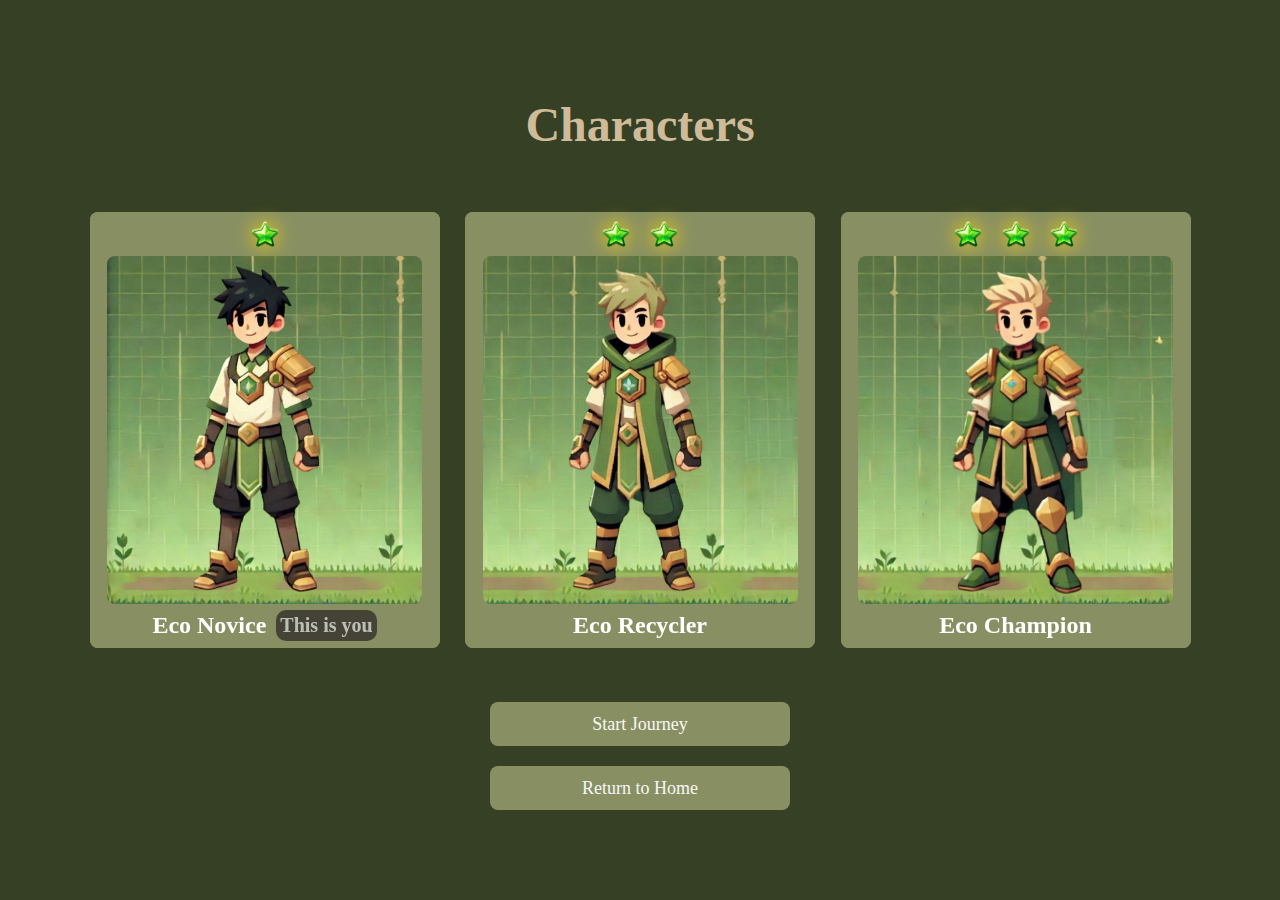
==== characters.html @ b6697548 "shivam_charac" ====
<!DOCTYPE html>
<html lang="en">
<head>
    <meta charset="UTF-8">
    <meta name="viewport" content="width=device-width, initial-scale=1.0">
    <title>Characters</title>
    <link rel="stylesheet" href="characters-style.css">
    <script src="https://cdnjs.cloudflare.com/ajax/libs/gsap/3.12.2/gsap.min.js"></script>

</head>
<body>

    <div id="container">
        <div id="main">
            <div class="heading">
                <h1>Characters</h1>
            </div>

            <div class="characters-showcase">
                <div class="character-card" id="eco-novice">
                    <div class="card-inner">
                        <div class="front">
                            <div class="stars">
                                <img src="eco-star.png" alt="" class="star-img">
                            </div>
                            <div class="character-image-area">
                                <div class="character-bg" style="background-image: url('character-bg.jpg');" id="eco-novice-img">
                                    
                                    <img class="character-img" src="eco-novice-transparent.png" alt="">
                                </div>
                            </div>
                            <div class="character-name">
                                Eco Novice <span id="this-is-you">This is you</span>
                            </div>
                        </div>
                        <div class="back">
                            <div class="back-heading">
                                <h3>Know your character</h3>
                            </div>
                            <div class="traits">
                                <ul>
                                    <li>Willingness to Learn: Open to learning more.</li>
                                    <li>Curious: Interested in understanding environmental impact.</li>
                                    <li>Future-focused: Aiming to improve eco-conscious decisions.</li>
                                    <li>Supportive: Connecting with others on sustainability.</li>
                                    <li>Hopeful: Believes small changes can make a big impact.</li>
                                </ul>
                            </div>
                        </div>
                    </div>
                </div>
                <div class="character-card" id="eco-recycler">
                    <div class="card-inner">
                        <div class="front">
                            <div class="stars">
                                <img src="eco-star.png" alt=""  class="star-img">
                                <img src="eco-star.png" alt=""  class="star-img">
                            </div>
                            <div class="character-image-area">
                                <div class="character-bg"  style="background-image: url('character-bg.jpg');"  id="eco-recycler-img">
                                    <img class="character-img" src="eco-recycler-transparent.png" alt="">
                                </div>
                            </div>
                            <div class="character-name">
                                Eco Recycler
                            </div>
                        </div>
                        <div class="back">
                            <div class="back-heading">
                                <h3>Know your character</h3>
                            </div>
                            <div class="traits">
                                <ul>
                                    <li>Dedicated Effort: Does their part to reduce plastic usage.</li>
                                    <li>Knowledgeable: Understands recycling methods.</li>
                                    <li>Flexibility: Willing to adapt and learn more.</li>
                                    <li>Resourceful: Balances eco-friendly habits with convenience.</li>
                                    <li>Optimistic: Always motivated to improve.</li>
                                </ul>
                            </div>
                        </div>
                    </div>
                </div>
                <div class="character-card" id="eco-champion">
                    <div class="card-inner">
                        <div class="front">
                            <div class="stars">
                                <img src="eco-star.png" alt=""  class="star-img">
                                <img src="eco-star.png" alt=""  class="star-img">
                                <img src="eco-star.png" alt=""  class="star-img">
                            </div>
                            <div class="character-image-area">
                                <div class="character-bg"  style="background-image: url('character-bg.jpg');"  id="eco-champion-img">
                                    <img class="character-img" src="eco-champion-transparent.png" alt="">
                                </div>
                            </div>
                            <div class="character-name">
                                Eco Champion
                            </div>
                        </div>
                        <div class="back">
                            <div class="back-heading">
                                <h3>Know your character</h3>
                            </div>
                            <div class="traits">
                                <ul>
                                    <li>Highly Knowledgeable: Deep understanding of various types of plastics.</li>
                                    <li>Active Advocate: Promotes recycling and eco-friendly practices.</li>
                                    <li>Consistency: Lives by a sustainable lifestyle.</li>
                                    <li>Creative Recycler: Finds creative ways to repurpose waste.</li>
                                    <li>Leader: Inspires others to take action.</li>
                                </ul>
                            </div>
                        </div>
                    </div>
                </div>
            </div>

            <div class="buttons-area">
                <button id="start-btn">Start Journey</button>
                <button id="return-home-btn" >Return to Home</button>
            </div>

        </div>
    </div>

    <script src="shivam.js"></script>

</body>
</html>
---- characters-style.css ----
* {
  margin: 0;
  padding: 0;
  box-sizing: border-box;
}

html,
body {
  font-family: "Times New Roman", Times, serif;
  width: 100%;
  height: 100%;
  background-color: #354024;
}

#container {
  position: relative;
  width: 100vw;
  height: 100vh;
  display: flex;
  justify-content: center;
  align-items: center;
}

#main {
  position: relative;
  display: flex;
  flex-direction: column;
  width: 90%;
  height: 80%;
  /* background-color: #212121; */
  align-items: center;
  overflow: hidden;
}

.heading {
  font-family: "Times New Roman", Times, serif;
  color: #cfbb99;
  font-size: x-large;
  background-color: #354024;
  height: 10%;
  width: 100%;
  display: flex;
  justify-content: center;
  align-items: center;
  /* margin-bottom: 20px; */
}

.characters-showcase {
  display: flex;
  flex-direction: row;
  justify-content: space-evenly;
  flex-wrap: wrap;
  align-items: center;
  height: 80%;
  width: 100%;
  background-color: #354024;
  flex-grow: 1;
  overflow-y: auto;
}

.buttons-area {
  height: 15%;
  width: 100%;
  background-color: #354024 transparent;
  margin-top: auto;
  display: flex;
  flex-direction: column;
  justify-content: center;
  align-items: center;
}

#start-btn {
  font-size: large;
  width: 300px;
  height: 50px;
  border-radius: 8px;
  border: none;
  transition: transform 0.3s ease-in-out;
  background-color: #889063;
  color: #f7f8f5;
  font-family: "Times New Roman", Times, serif;
}

#return-home-btn {
  margin-top: 20px;
  font-size: large;
  width: 300px;
  height: 50px;
  border-radius: 8px;
  border: none;
  transition: transform 0.3s ease-in-out;
  background-color: #889063;
  color: #f7f8f5;
  font-family: "Times New Roman", Times, serif;
}

@keyframes raise {
  0% {
    transform: translateY(0);
    box-shadow: 0 4px 6px rgba(0, 0, 0, 0.1);
  }
  100% {
    transform: translateY(-3px);
    box-shadow: 0 12px 16px rgba(0, 0, 0, 0.2);
  }
}

@keyframes lower {
  0% {
    transform: translateY(-3px);
  }
  100% {
    transform: translateY(0);
  }
}

#start-btn:hover {
  animation: raise 0.3s forwards;
}

#start-btn:not(:hover) {
  animation: lower 0.3s forwards;
}

#return-home-btn:hover {
  animation: raise 0.3s forwards;
}

#return-home-btn:not(:hover) {
  animation: lower 0.3s forwards;
}

.character-card {
  border-radius: 8px;
  height: 80%;
  min-width: 350px;
  perspective: 1000px; /* Enables 3D effect */
  border-radius: 8px;
  margin: 30px 0 30px 0;
}

.character-card:hover .card-inner {
  transform: rotateY(180deg);
}

.card-inner {
  width: 100%;
  height: 100%;
  position: relative;
  transform-style: preserve-3d;
  transition: transform 0.6s;
}

.front,
.back {
  height: 100%;
  width: 100%;
  position: absolute;
  backface-visibility: hidden;
  display: flex;
  justify-content: center;
  align-items: center;
  font-size: 1.5rem;
  font-weight: bold;
  color: white;
  border-radius: 8px;
}

.front {
  background-color: #889063;
  display: flex;
  flex-direction: column;
  align-items: flex-start;
}

.back {
  background-color: #252021;
  transform: rotateY(180deg);
}

.stars {
  width: 100%;
  height: 10%;
  background-color: #889063;
  display: flex;
  justify-content: center;
  align-items: center;
  /* border-bottom: #212121 2px solid; */
  border-radius: 8px;
}

.character-image-area {
  width: 100%;
  height: 80%;
  background-color: #889063;
  display: flex;
  justify-content: center;
  align-content: center;
  align-items: center;
  /* position: relative; */
}

.character-name {
  width: 100%;
  height: 10%;
  background-color: #889063;
  /* background-color: #212121; */
  border-radius: 8px;
  display: flex;
  justify-content: center;
  align-items: center;
}

.character-bg {
  width: 90%;
  height: 100%;
  color: white;
  border-radius: 8px;
  background-image: url(images/character-bg.jpg);
  background-size: cover;
  background-position: bottom left;
  display: flex;
  justify-content: center;
  /* flex-direction: column; */
}

#eco-novice-img {
  background-size: cover;
  background-position: bottom left;
}

#eco-recycler-img {
  background-size: cover;
  background-position: bottom;
}

#eco-champion-img {
  background-size: cover;
  background-position: bottom right;
}

/* .character-img {
  height: 100%;
  width: 100%;
} */

.star-img {
  width: 28px;
  margin: 10px;
  filter: drop-shadow(gold 0px 0px 10px);
}

.back {
  display: flex;
  flex-direction: column;
  justify-content: flex-start;
  align-items: center;
  padding: 5px;
}

.back-heading {
  height: 10%;
  width: 100%;
  display: flex;
  justify-content: center;
  align-items: center;
  margin: 15px 0 15px 0;
}

ul {
  text-align: center;
  display: flex;
  flex-direction: row;
  flex-wrap: wrap;
  align-content: space-evenly;
}

li {
  list-style-type: none;
  /* margin-left: 30px; */
  margin-bottom: 14px;
  font-size: large;
  padding: 10px;
}

#this-is-you {
  /* display: inline; */
  display: sticky;
  font-size: smaller;
  background-color: #252021b0;
  color: rgba(255, 255, 255, 0.651);
  padding: 4px;
  height: fit-content;
  border-radius: 10px;
  margin-left: 10px;
}
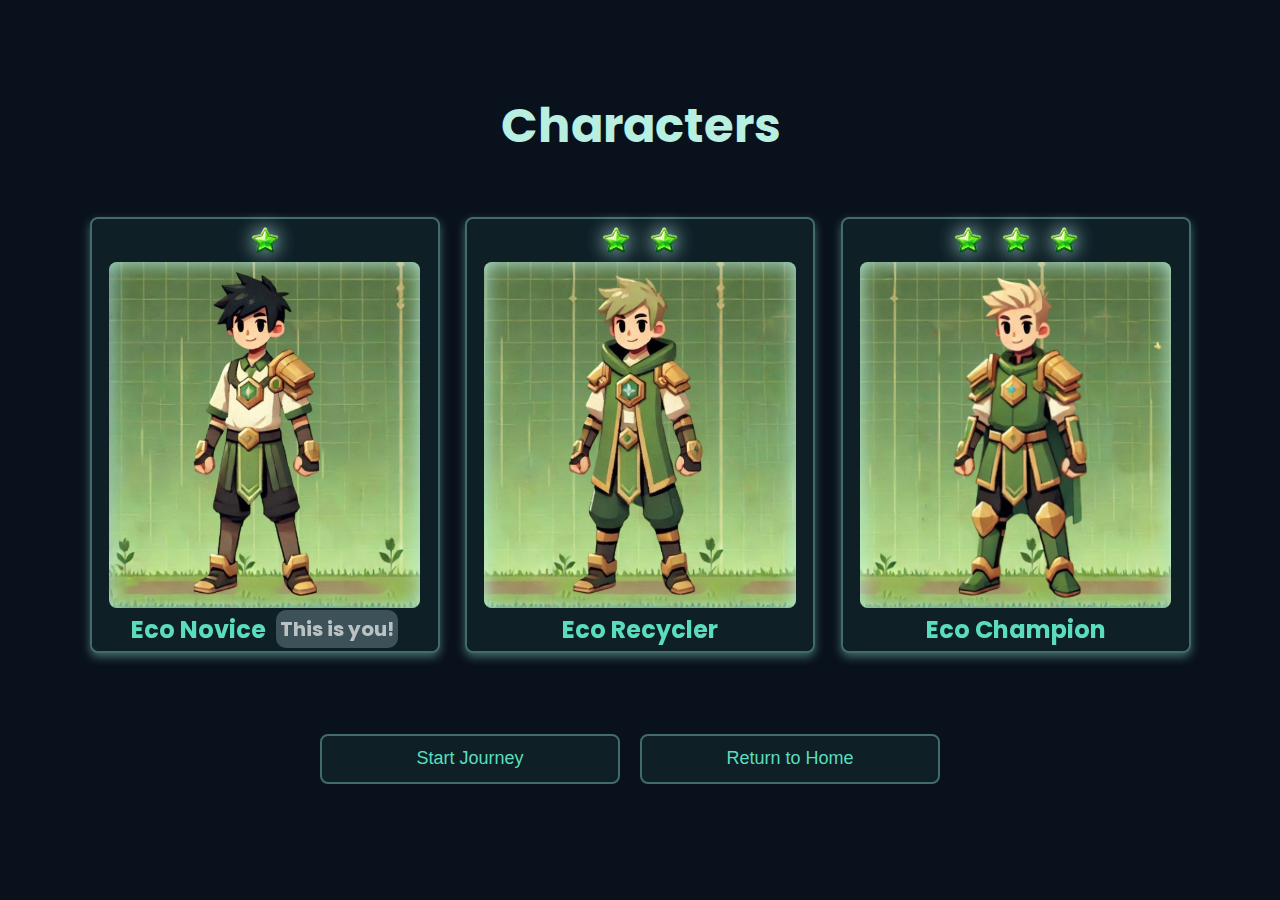
==== commit 7820de03: "characters page theme updated" ====
--- a/characters.html
+++ b/characters.html
@@ -30,7 +30,7 @@
                                 </div>
                             </div>
                             <div class="character-name">
-                                Eco Novice <span id="this-is-you">This is you</span>
+                                Eco Novice <span id="this-is-you">This is you!</span>
                             </div>
                         </div>
                         <div class="back">
--- a/characters-style.css
+++ b/characters-style.css
@@ -1,3 +1,5 @@
+@import url("https://fonts.googleapis.com/css2?family=Poppins:wght@400;600&display=swap");
+
 * {
   margin: 0;
   padding: 0;
@@ -6,10 +8,11 @@
 
 html,
 body {
-  font-family: "Times New Roman", Times, serif;
-  width: 100%;
-  height: 100%;
-  background-color: #354024;
+  /* font-family: "Times New Roman", Times, serif; */
+  font-family: "Poppins", sans-serif;
+  width: 100%;
+  height: 100%;
+  background-color: #09111c;
 }
 
 #container {
@@ -33,10 +36,9 @@
 }
 
 .heading {
-  font-family: "Times New Roman", Times, serif;
-  color: #cfbb99;
+  color: #b7efe1;
   font-size: x-large;
-  background-color: #354024;
+  background-color: #09111c;
   height: 10%;
   width: 100%;
   display: flex;
@@ -53,7 +55,7 @@
   align-items: center;
   height: 80%;
   width: 100%;
-  background-color: #354024;
+  background-color: #09111c;
   flex-grow: 1;
   overflow-y: auto;
 }
@@ -61,10 +63,10 @@
 .buttons-area {
   height: 15%;
   width: 100%;
-  background-color: #354024 transparent;
+  /* background-color: #09111c; */
   margin-top: auto;
   display: flex;
-  flex-direction: column;
+  /* flex-direction: column; */
   justify-content: center;
   align-items: center;
 }
@@ -76,42 +78,25 @@
   border-radius: 8px;
   border: none;
   transition: transform 0.3s ease-in-out;
-  background-color: #889063;
-  color: #f7f8f5;
-  font-family: "Times New Roman", Times, serif;
+  background-color: #0e1f26;
+  color: #5bddbd;
+  border: 2px solid #426b69;
+  /* box-shadow: 0 4px 10px #426b69; */
 }
 
 #return-home-btn {
-  margin-top: 20px;
+  /* margin-top: 20px; */
   font-size: large;
   width: 300px;
   height: 50px;
   border-radius: 8px;
   border: none;
   transition: transform 0.3s ease-in-out;
-  background-color: #889063;
-  color: #f7f8f5;
-  font-family: "Times New Roman", Times, serif;
-}
-
-@keyframes raise {
-  0% {
-    transform: translateY(0);
-    box-shadow: 0 4px 6px rgba(0, 0, 0, 0.1);
-  }
-  100% {
-    transform: translateY(-3px);
-    box-shadow: 0 12px 16px rgba(0, 0, 0, 0.2);
-  }
-}
-
-@keyframes lower {
-  0% {
-    transform: translateY(-3px);
-  }
-  100% {
-    transform: translateY(0);
-  }
+  background-color: #0e1f26;
+  color: #5bddbd;
+  border: 2px solid #426b69;
+  /* box-shadow: 0 4px 10px #426b69; */
+  margin: 20px;
 }
 
 #start-btn:hover {
@@ -149,6 +134,10 @@
   position: relative;
   transform-style: preserve-3d;
   transition: transform 0.6s;
+  background-color: #0d1e25;
+  border-radius: 8px;
+  border: 2px solid #426b69;
+  box-shadow: 0 4px 10px #426b69;
 }
 
 .front,
@@ -167,21 +156,21 @@
 }
 
 .front {
-  background-color: #889063;
+  background-color: #0e1f26;
   display: flex;
   flex-direction: column;
   align-items: flex-start;
 }
 
 .back {
-  background-color: #252021;
+  background-color: #0e1f26;
   transform: rotateY(180deg);
 }
 
 .stars {
   width: 100%;
   height: 10%;
-  background-color: #889063;
+  /* background-color: #0E1F26; */
   display: flex;
   justify-content: center;
   align-items: center;
@@ -192,7 +181,7 @@
 .character-image-area {
   width: 100%;
   height: 80%;
-  background-color: #889063;
+  background-color: #0e1f26;
   display: flex;
   justify-content: center;
   align-content: center;
@@ -203,12 +192,15 @@
 .character-name {
   width: 100%;
   height: 10%;
-  background-color: #889063;
+  background-color: #0e1f26;
   /* background-color: #212121; */
   border-radius: 8px;
   display: flex;
-  justify-content: center;
-  align-items: center;
+  /* flex-direction: column; */
+  justify-content: center;
+  align-items: center;
+  color: #5bddbd;
+  animation: fireflyGlow 3s infinite alternate;
 }
 
 .character-bg {
@@ -222,6 +214,7 @@
   display: flex;
   justify-content: center;
   /* flex-direction: column; */
+  box-shadow: 0 0 20px #b7efe1 inset;
 }
 
 #eco-novice-img {
@@ -247,7 +240,7 @@
 .star-img {
   width: 28px;
   margin: 10px;
-  filter: drop-shadow(gold 0px 0px 10px);
+  filter: drop-shadow(#b7efe1 0px 0px 10px);
 }
 
 .back {
@@ -259,6 +252,7 @@
 }
 
 .back-heading {
+  color: #b7efe1;
   height: 10%;
   width: 100%;
   display: flex;
@@ -270,27 +264,61 @@
 ul {
   text-align: center;
   display: flex;
+  justify-content: center;
   flex-direction: row;
   flex-wrap: wrap;
-  align-content: space-evenly;
+  align-content: space-between;
 }
 
 li {
   list-style-type: none;
   /* margin-left: 30px; */
   margin-bottom: 14px;
-  font-size: large;
-  padding: 10px;
+  font-size: small;
+  padding: 5px;
 }
 
 #this-is-you {
   /* display: inline; */
   display: sticky;
   font-size: smaller;
-  background-color: #252021b0;
+  background-color: #3c5258;
   color: rgba(255, 255, 255, 0.651);
   padding: 4px;
-  height: fit-content;
+  /* height: fit-content; */
   border-radius: 10px;
   margin-left: 10px;
-}
+  /* margin-top: 30px; */
+}
+
+@keyframes raise {
+  0% {
+    transform: translateY(0);
+    box-shadow: 0 4px 6px #426b69;
+  }
+  100% {
+    transform: translateY(-3px);
+    box-shadow: 0 12px 16px #426b69;
+  }
+}
+
+@keyframes lower {
+  0% {
+    transform: translateY(-3px);
+  }
+  100% {
+    transform: translateY(0);
+  }
+}
+
+@keyframes fireflyGlow {
+  0% {
+    text-shadow: 0 0 2px #5bddbd;
+  }
+  50% {
+    text-shadow: 0 0 8px #5bddbd;
+  }
+  100% {
+    text-shadow: 0 0 2px #5bddbd;
+  }
+}
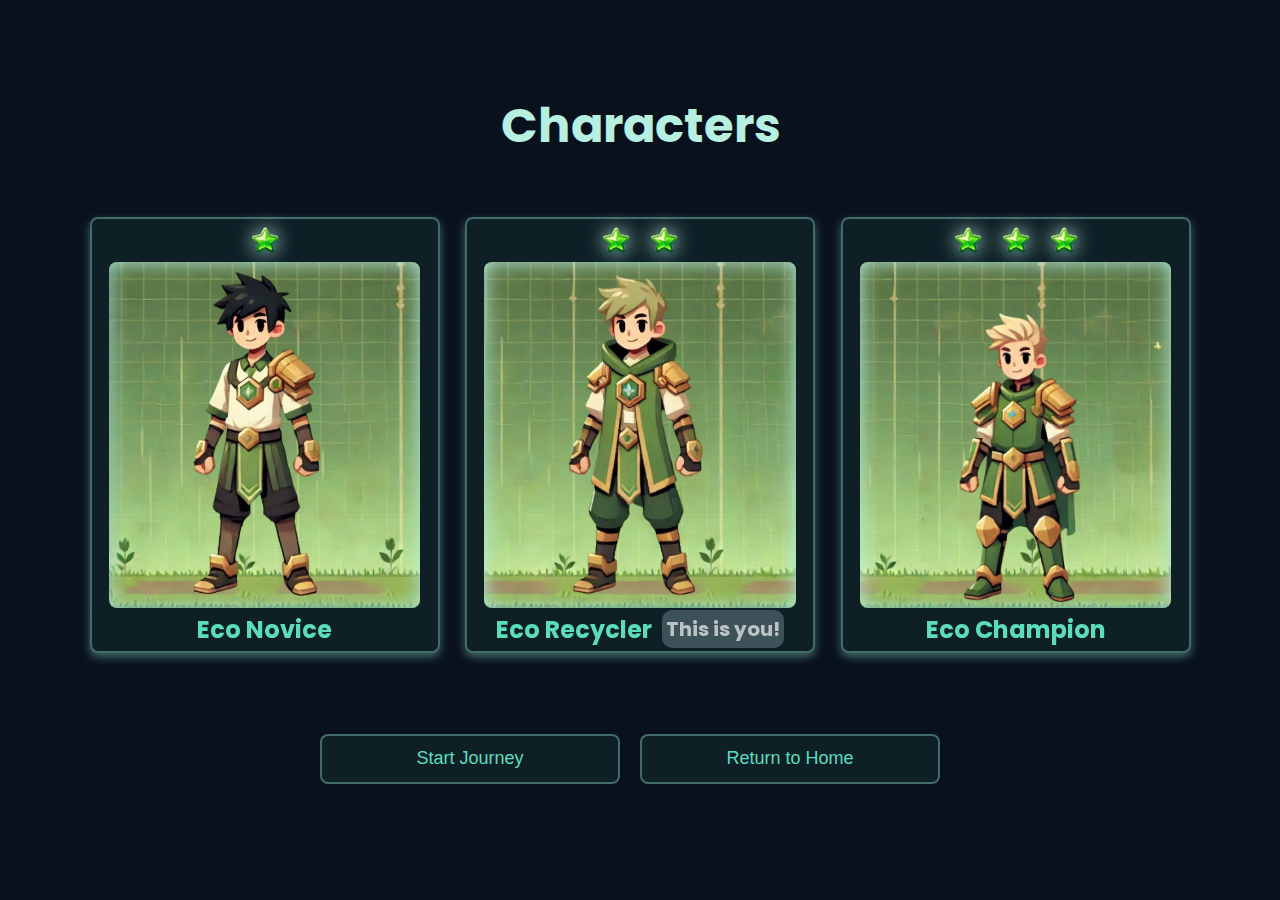
==== commit d446fdea: "Update characters.html: this is you moved to central card" ====
--- a/characters.html
+++ b/characters.html
@@ -30,7 +30,7 @@
                                 </div>
                             </div>
                             <div class="character-name">
-                                Eco Novice <span id="this-is-you">This is you!</span>
+                                Eco Novice
                             </div>
                         </div>
                         <div class="back">
@@ -62,7 +62,7 @@
                                 </div>
                             </div>
                             <div class="character-name">
-                                Eco Recycler
+                                Eco Recycler <span id="this-is-you">This is you!</span>
                             </div>
                         </div>
                         <div class="back">
@@ -127,4 +127,4 @@
     <script src="shivam.js"></script>
 
 </body>
-</html>+</html>
